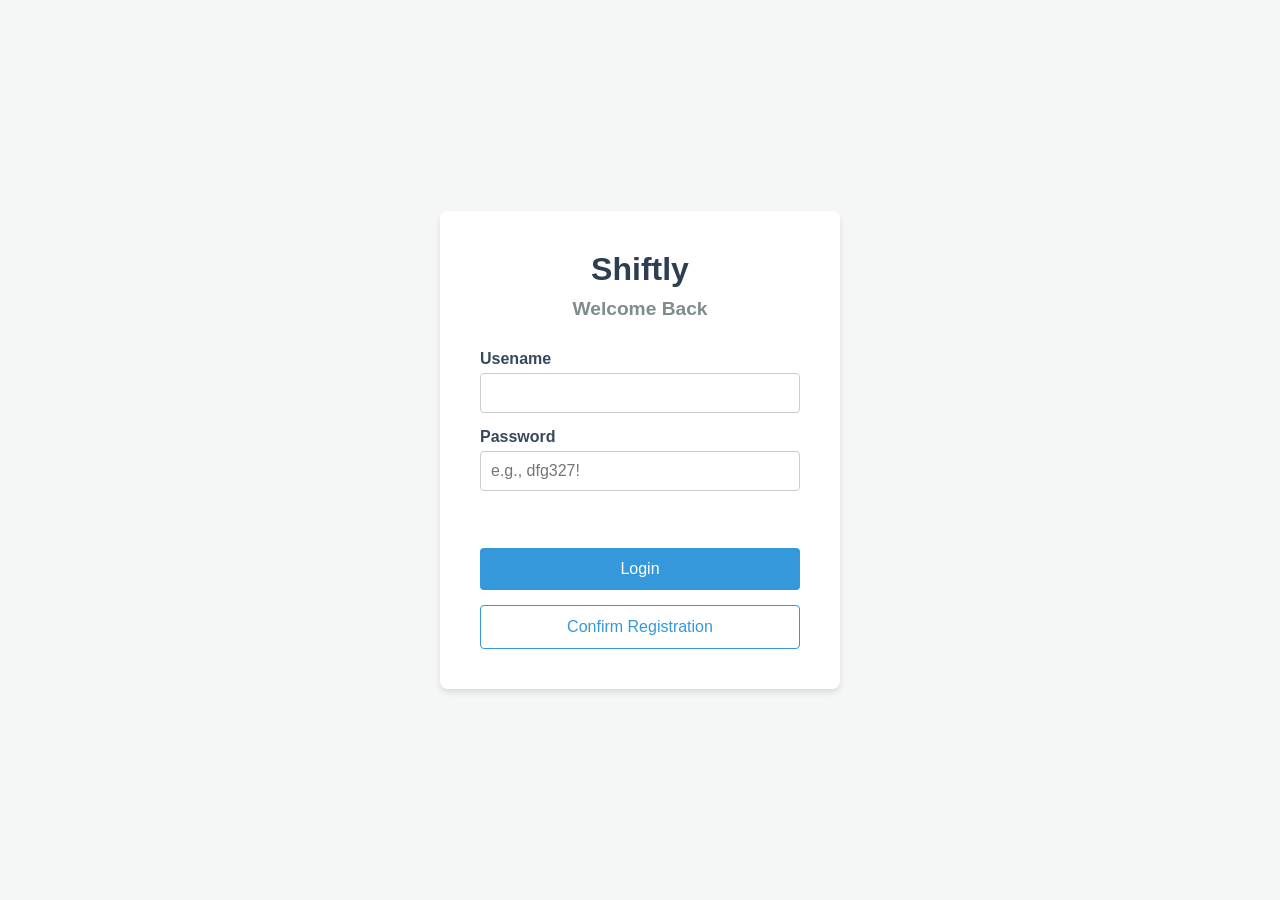
==== add-shift.html @ ff044e57 "creating add-shift page" ====
<!DOCTYPE html>
<html lang="en">
<head>
    <meta charset="UTF-8">
    <meta name="viewport" content="width=device-width, initial-scale=1.0">
    <title>Shiftly - Add Shift</title>
    <link rel="stylesheet" href="style.css">
    <link rel="stylesheet" href="add-shift.css">
</head>
<body>
    <header class="top-bar">
        <div class="logo">Shiftly</div>
        <div class="user-menu">
            <a href="index.html" class="nav-link">Cancel & Back</a>
        </div>
    </header>

    <main class="main-container auth-container" style="margin-top: 40px; margin-bottom: 80px;">
        <h2>Add a New Shift</h2>
        <form id="addShiftForm">
            <div class="form-group">
                <label for="shiftDate">Date Selection</label>
                <input type="date" id="shiftDate" required>
            </div>

            <div class="form-group">
                <label for="startTime">Start Time</label>
                <input type="time" id="startTime" required>
            </div>

            <div class="form-group">
                <label for="endTime">End Time</label>
                <input type="time" id="endTime" required>
            </div>

            <div class="form-group">
                <label for="hourlyWage">Hourly Wage ($)</label>
                <input type="number" id="hourlyWage" step="0.01" min="0" required>
            </div>

            <div class="form-group">
                <label for="workplace">Workplace</label>
                <select id="workplace" required style="width: 100%; padding: 10px; border: 1px solid #ccc; border-radius: 4px;">
                    <option value="">Select a workplace...</option>
                    <option value="Sushi Garden">Sushi Garden</option>
                    <option value="KDD Event Prep">KDD Event Prep</option>
                    <option value="Freelance Web">Freelance Web</option>
                </select>
            </div>

            <div class="form-group">
                <label for="shiftSlug">Shift Slug (Unique Name)</label>
                <input type="text" id="shiftSlug" placeholder="e.g., mar-19-sushi" required>
            </div>

            <div class="form-group">
                <label for="comments">Comments</label>
                <textarea id="comments" rows="3" style="width: 100%; padding: 10px; border: 1px solid #ccc; border-radius: 4px;"></textarea>
            </div>

            <div id="errorMessage" class="error-message"></div>

            <button type="submit" id="saveBtn">
                <span id="btnText">Save Shift</span>
                <div id="spinner" class="spinner" style="display: none;"></div>
            </button>
        </form>
    </main>

    <script src="add-shift.js"></script>
</body>
</html>
---- style.css ----
/* Base Reset & Fonts */
* {
    box-sizing: border-box;
    margin: 0;
    padding: 0;
    font-family: Arial, sans-serif;
}

/* Background & Centering for Auth Pages */
body {
    background-color: #f4f7f6;
    display: flex;
    justify-content: center;
    align-items: center;
    min-height: 100vh;
    padding: 20px;
}

/* Main Container Box */
.auth-container {
    background-color: white;
    padding: 40px;
    border-radius: 8px;
    box-shadow: 0 4px 6px rgba(0, 0, 0, 0.1);
    width: 100%;
    max-width: 400px;
}

/* Typography */
h1 {
    text-align: center;
    color: #2c3e50;
    margin-bottom: 10px;
}

h2 {
    text-align: center;
    color: #7f8c8d;
    font-size: 1.2rem;
    margin-bottom: 30px;
}

/* Form Elements */
.form-group {
    margin-bottom: 15px;
}

label {
    display: block;
    margin-bottom: 5px;
    color: #34495e;
    font-weight: bold;
}

input {
    width: 100%;
    padding: 10px;
    border: 1px solid #ccc;
    border-radius: 4px;
    font-size: 1rem;
}

input:focus {
    border-color: #3498db;
    outline: none;
}

/* Primary Button */
button {
    width: 100%;
    padding: 12px;
    background-color: #3498db;
    color: white;
    border: none;
    border-radius: 4px;
    font-size: 1rem;
    cursor: pointer;
    margin-top: 10px;
    transition: background-color 0.3s ease;
}

button:hover {
    background-color: #2980b9;
}

/* Secondary Button (Confirm Registration) */
.secondary-btn {
    background-color: transparent;
    color: #3498db;
    border: 1px solid #3498db;
    margin-top: 15px;
}

.secondary-btn:hover {
    background-color: #f4f7f6;
    color: #2980b9;
}

/* Error Messages */
.error-message {
    color: #e74c3c;
    font-size: 0.9rem;
    margin-bottom: 15px;
    text-align: center;
    min-height: 1.2em; /* Prevents layout shift when error appears */
}

/* Links and Footer Text */
p {
    text-align: center;
    margin-top: 20px;
    font-size: 0.9rem;
}

a {
    color: #3498db;
    text-decoration: none;
}

a:hover {
    text-decoration: underline;
}
---- add-shift.css ----
body {
    display: block; 
    padding: 0;
    background-color: #f4f7f6;
}

.top-bar {
    display: flex;
    justify-content: space-between;
    align-items: center;
    background-color: white;
    padding: 15px 20px;
    box-shadow: 0 2px 5px rgba(0,0,0,0.05);
}

.logo {
    font-size: 1.5rem;
    font-weight: bold;
    color: #3498db;
}

.user-menu {
    display: flex;
    align-items: center;
}

.nav-link {
    color: #7f8c8d;
    text-decoration: none;
    font-size: 0.9rem;
}

.nav-link:hover {
    color: #3498db;
}

.main-container.auth-container {
    margin: 40px auto 80px auto !important; 
}

#saveBtn {
    display: flex;
    justify-content: center;
    align-items: center;
    gap: 10px;
}

.spinner {
    width: 20px;
    height: 20px;
    border: 3px solid rgba(255, 255, 255, 0.3);
    border-radius: 50%;
    border-top-color: white;
    animation: spin 1s ease-in-out infinite;
}

@keyframes spin {
    to { transform: rotate(360deg); }
}

textarea {
    resize: vertical;
    font-family: Arial, sans-serif;
}
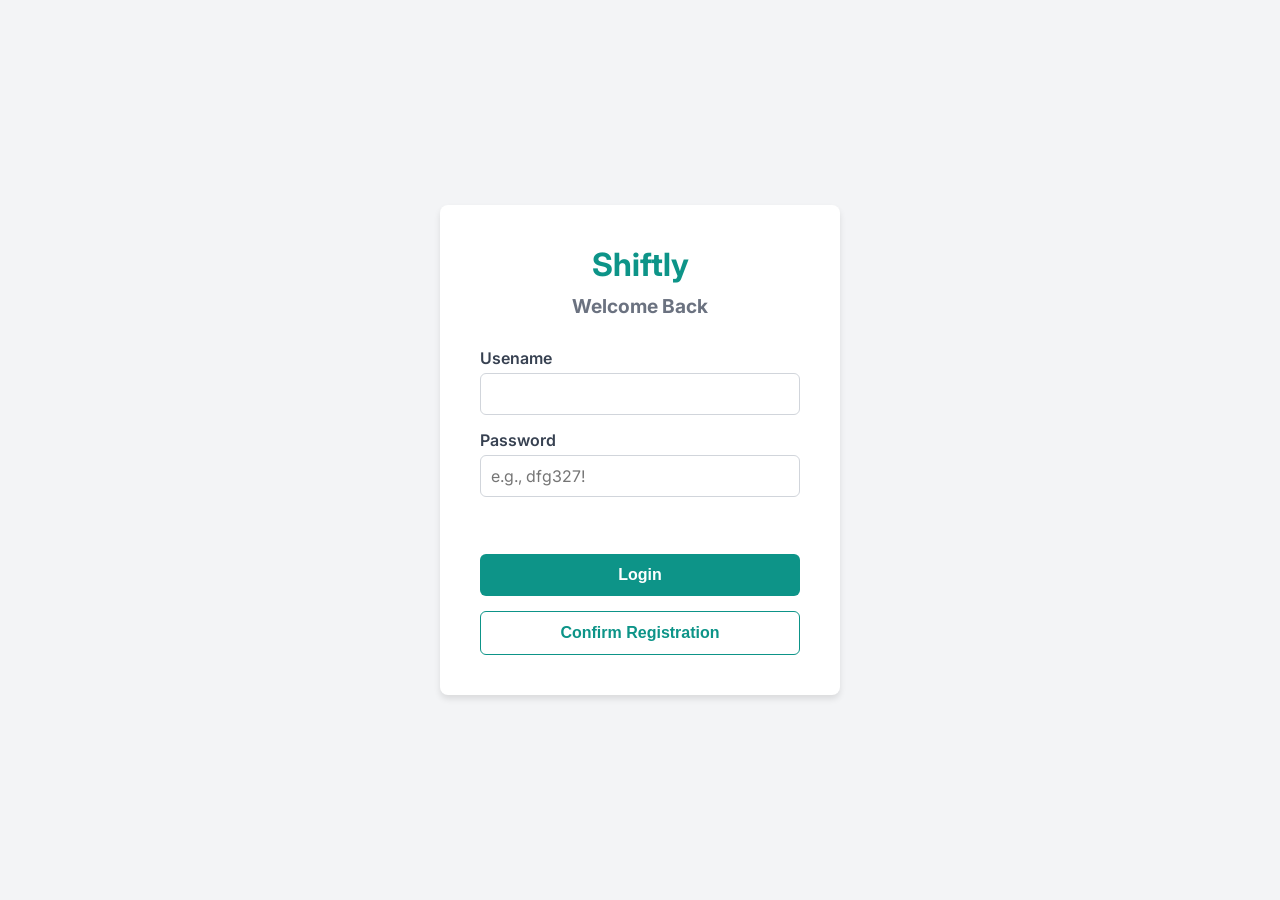
==== commit f64821d1: "updated" ====
--- a/add-shift.html
+++ b/add-shift.html
@@ -4,6 +4,8 @@
     <meta charset="UTF-8">
     <meta name="viewport" content="width=device-width, initial-scale=1.0">
     <title>Shiftly - Add Shift</title>
+    <link href="https://fonts.googleapis.com/css2?family=Inter:wght@400;500;600;700&display=swap" rel="stylesheet">
+    
     <link rel="stylesheet" href="style.css">
     <link rel="stylesheet" href="add-shift.css">
 </head>
--- a/style.css
+++ b/style.css
@@ -3,17 +3,18 @@
     box-sizing: border-box;
     margin: 0;
     padding: 0;
-    font-family: Arial, sans-serif;
 }
 
-/* Background & Centering for Auth Pages */
+/* Background & Centering */
 body {
-    background-color: #f4f7f6;
+    background-color: #f3f4f6;
     display: flex;
     justify-content: center;
     align-items: center;
     min-height: 100vh;
     padding: 20px;
+    font-family: 'Inter', -apple-system, BlinkMacSystemFont, system-ui, Roboto, sans-serif;
+    color: #374151;
 }
 
 /* Main Container Box */
@@ -29,13 +30,13 @@
 /* Typography */
 h1 {
     text-align: center;
-    color: #2c3e50;
+    color: #0d9488;
     margin-bottom: 10px;
 }
 
 h2 {
     text-align: center;
-    color: #7f8c8d;
+    color: #6b7280;
     font-size: 1.2rem;
     margin-bottom: 30px;
 }
@@ -48,20 +49,23 @@
 label {
     display: block;
     margin-bottom: 5px;
-    color: #34495e;
-    font-weight: bold;
+    color: #374151;
+    font-weight: 600;
 }
 
-input {
+input, select, textarea {
     width: 100%;
     padding: 10px;
-    border: 1px solid #ccc;
-    border-radius: 4px;
+    border: 1px solid #d1d5db;
+    border-radius: 6px;
     font-size: 1rem;
+    font-family: inherit;
 }
 
-input:focus {
-    border-color: #3498db;
+/* Input Focus Ring */
+input:focus, select:focus, textarea:focus {
+    border-color: #0d9488; 
+    box-shadow: 0 0 0 3px rgba(13, 148, 136, 0.15); 
     outline: none;
 }
 
@@ -69,43 +73,44 @@
 button {
     width: 100%;
     padding: 12px;
-    background-color: #3498db;
+    background-color: #0d9488;
     color: white;
     border: none;
-    border-radius: 4px;
+    border-radius: 6px;
     font-size: 1rem;
+    font-weight: 600;
     cursor: pointer;
     margin-top: 10px;
-    transition: background-color 0.3s ease;
+    transition: background-color 0.2s ease;
 }
 
 button:hover {
-    background-color: #2980b9;
+    background-color: #0f766e;
 }
 
-/* Secondary Button (Confirm Registration) */
+/* Secondary Button */
 .secondary-btn {
     background-color: transparent;
-    color: #3498db;
-    border: 1px solid #3498db;
+    color: #0d9488;
+    border: 1px solid #0d9488;
     margin-top: 15px;
 }
 
 .secondary-btn:hover {
-    background-color: #f4f7f6;
-    color: #2980b9;
+    background-color: #f0fdfa;
+    color: #0f766e;
 }
 
 /* Error Messages */
 .error-message {
-    color: #e74c3c;
+    color: #ef4444;
     font-size: 0.9rem;
     margin-bottom: 15px;
     text-align: center;
-    min-height: 1.2em; /* Prevents layout shift when error appears */
+    min-height: 1.2em; 
 }
 
-/* Links and Footer Text */
+/* Links & Footer */
 p {
     text-align: center;
     margin-top: 20px;
@@ -113,10 +118,12 @@
 }
 
 a {
-    color: #3498db;
+    color: #0d9488;
     text-decoration: none;
+    font-weight: 500;
 }
 
 a:hover {
+    color: #0f766e;
     text-decoration: underline;
 }
--- a/add-shift.css
+++ b/add-shift.css
@@ -1,7 +1,7 @@
 body {
     display: block; 
     padding: 0;
-    background-color: #f4f7f6;
+    background-color: #f3f4f6;
 }
 
 .top-bar {
@@ -16,7 +16,7 @@
 .logo {
     font-size: 1.5rem;
     font-weight: bold;
-    color: #3498db;
+    color: #0d9488;
 }
 
 .user-menu {
@@ -25,13 +25,14 @@
 }
 
 .nav-link {
-    color: #7f8c8d;
+    color: #6b7280;
     text-decoration: none;
     font-size: 0.9rem;
+    font-weight: 500;
 }
 
 .nav-link:hover {
-    color: #3498db;
+    color: #0d9488;
 }
 
 .main-container.auth-container {
@@ -60,5 +61,5 @@
 
 textarea {
     resize: vertical;
-    font-family: Arial, sans-serif;
+    font-family: inherit; 
 }
